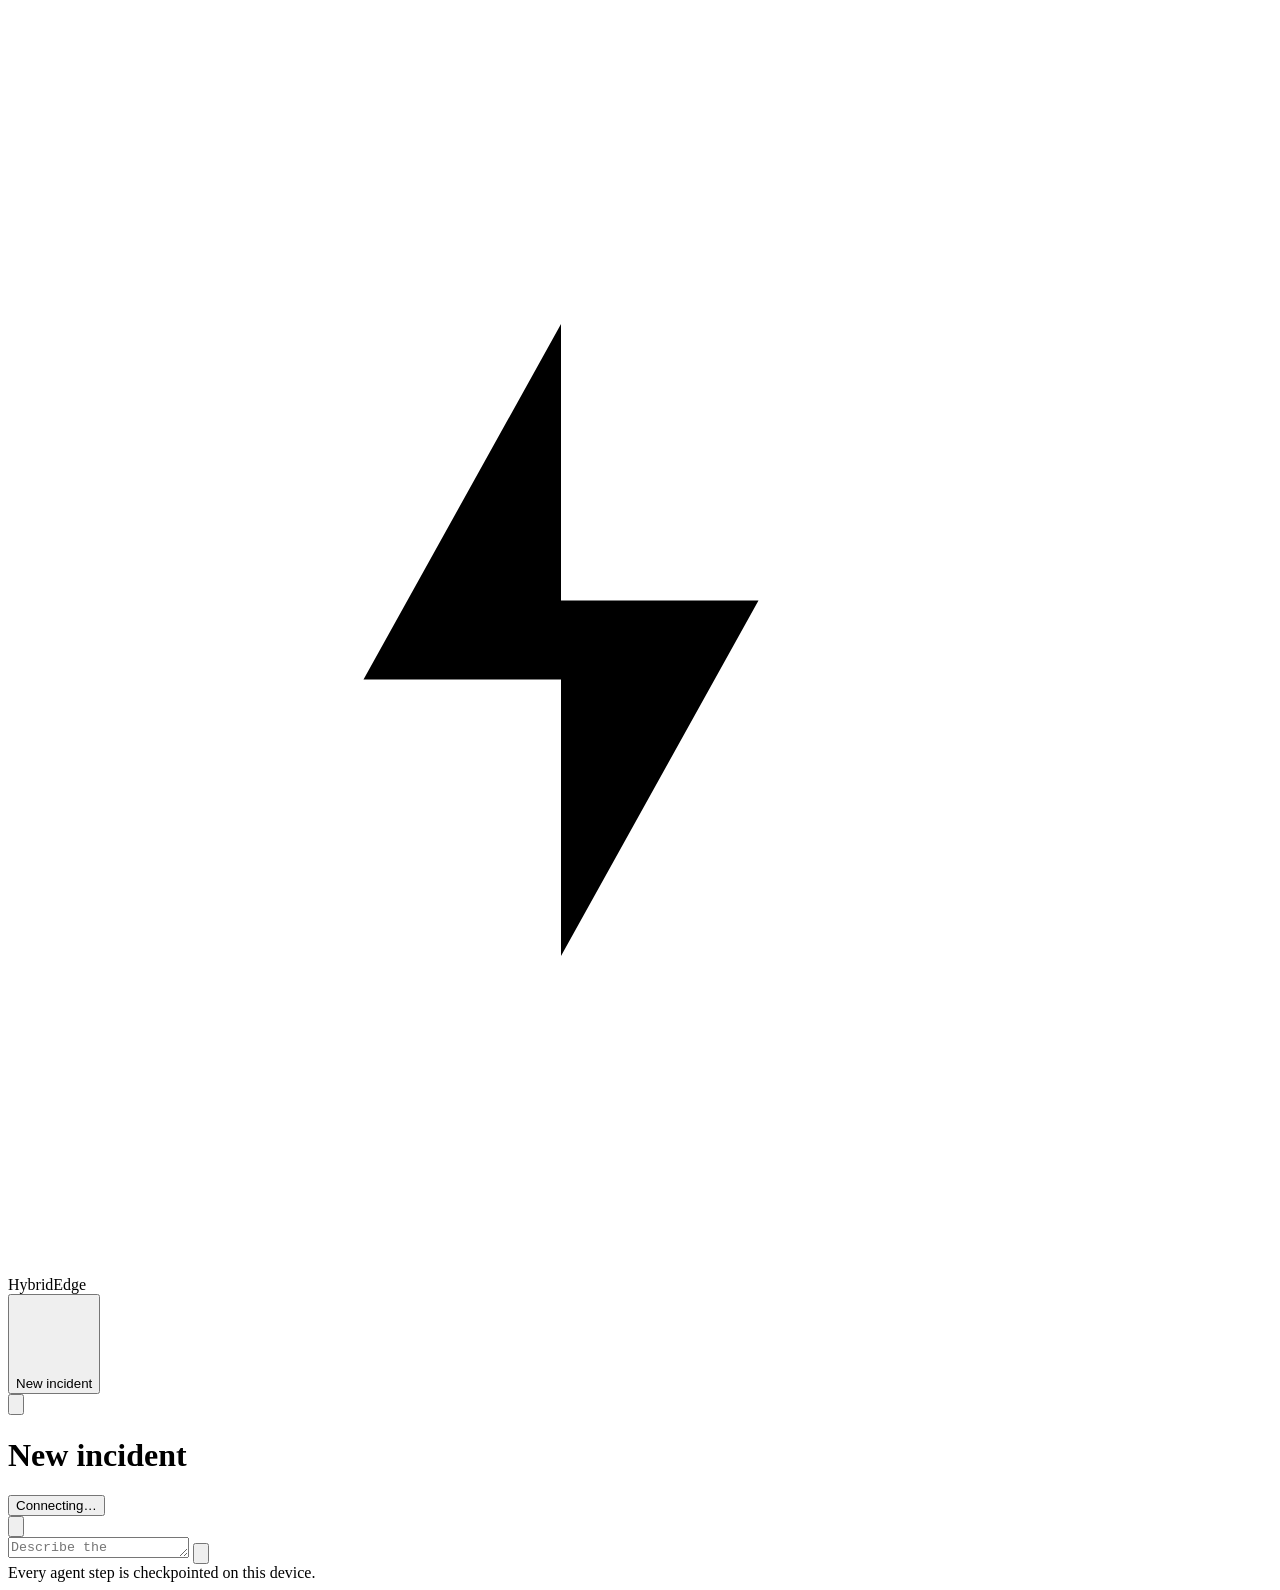
==== web/index.html @ 6ce1b3d3 "Add HybridEdgeLLM: hybrid cloud/edge multi-agent system Checkpointed LangGraph workflow (planner -> " ====
<!doctype html>
<html lang="en">
<head>
  <meta charset="utf-8" />
  <meta name="viewport" content="width=device-width, initial-scale=1, viewport-fit=cover" />
  <meta name="theme-color" content="#fafaf9" />
  <title>HybridEdge</title>
  <link rel="stylesheet" href="/styles.css" />
  <link rel="icon" href="data:image/svg+xml,%3Csvg xmlns='http://www.w3.org/2000/svg' viewBox='0 0 32 32'%3E%3Crect width='32' height='32' rx='8' fill='%2318181b'/%3E%3Cpath d='M9 17l5-9v7h5l-5 9v-7z' fill='%23fff'/%3E%3C/svg%3E" />
</head>
<body>
  <div class="app" id="app">
    <aside class="sidebar" id="sidebar">
      <div class="brand">
        <span class="mark" aria-hidden="true"><svg viewBox="0 0 32 32"><path d="M9 17l5-9v7h5l-5 9v-7z" /></svg></span>
        <span>HybridEdge</span>
      </div>
      <button class="new-btn" id="newThread"><svg viewBox="0 0 20 20"><path d="M10 4v12M4 10h12" /></svg>New incident</button>
      <nav class="threads" id="threads" aria-label="Incidents"></nav>
      <div class="compute" id="compute"></div>
    </aside>

    <main class="main">
      <header class="topbar">
        <button class="icon-btn only-mobile" id="menuBtn" aria-label="Incidents"><svg viewBox="0 0 20 20"><path d="M3 6h14M3 10h14M3 14h14" /></svg></button>
        <h1 class="title" id="title">New incident</h1>
        <div class="top-actions">
          <div class="link-wrap">
            <button class="link-pill" id="linkPill" aria-haspopup="true" aria-expanded="false">
              <span class="dot"></span><span class="link-text">Connecting…</span>
            </button>
            <div class="popover" id="linkPop" hidden></div>
          </div>
          <button class="icon-btn" id="inspectorBtn" aria-label="Checkpoints and log" title="Checkpoints & log">
            <svg viewBox="0 0 20 20"><rect x="3" y="3" width="14" height="14" rx="3" /><path d="M12 3v14" /></svg>
          </button>
        </div>
      </header>
      <div class="banner" id="banner" hidden></div>

      <section class="feed" id="feed" aria-live="polite"></section>

      <footer class="composer-wrap">
        <form class="composer" id="composer">
          <textarea id="input" rows="1" placeholder="Describe the situation or ask a question…" autocomplete="off"></textarea>
          <button type="submit" class="send" id="send" aria-label="Send"><svg viewBox="0 0 20 20"><path d="M10 16V4M5 9l5-5 5 5" /></svg></button>
        </form>
        <div class="hint" id="hint">Every agent step is checkpointed on this device.</div>
      </footer>
    </main>

    <aside class="inspector" id="inspector" hidden>
      <div class="tabs" role="tablist">
        <button role="tab" class="tab active" data-tab="checkpoints">Checkpoints</button>
        <button role="tab" class="tab" data-tab="log">Incident log</button>
      </div>
      <div class="tab-body" id="tabBody"></div>
    </aside>
  </div>
  <div class="toast" id="toast" hidden></div>
  <script src="/app.js"></script>
</body>
</html>
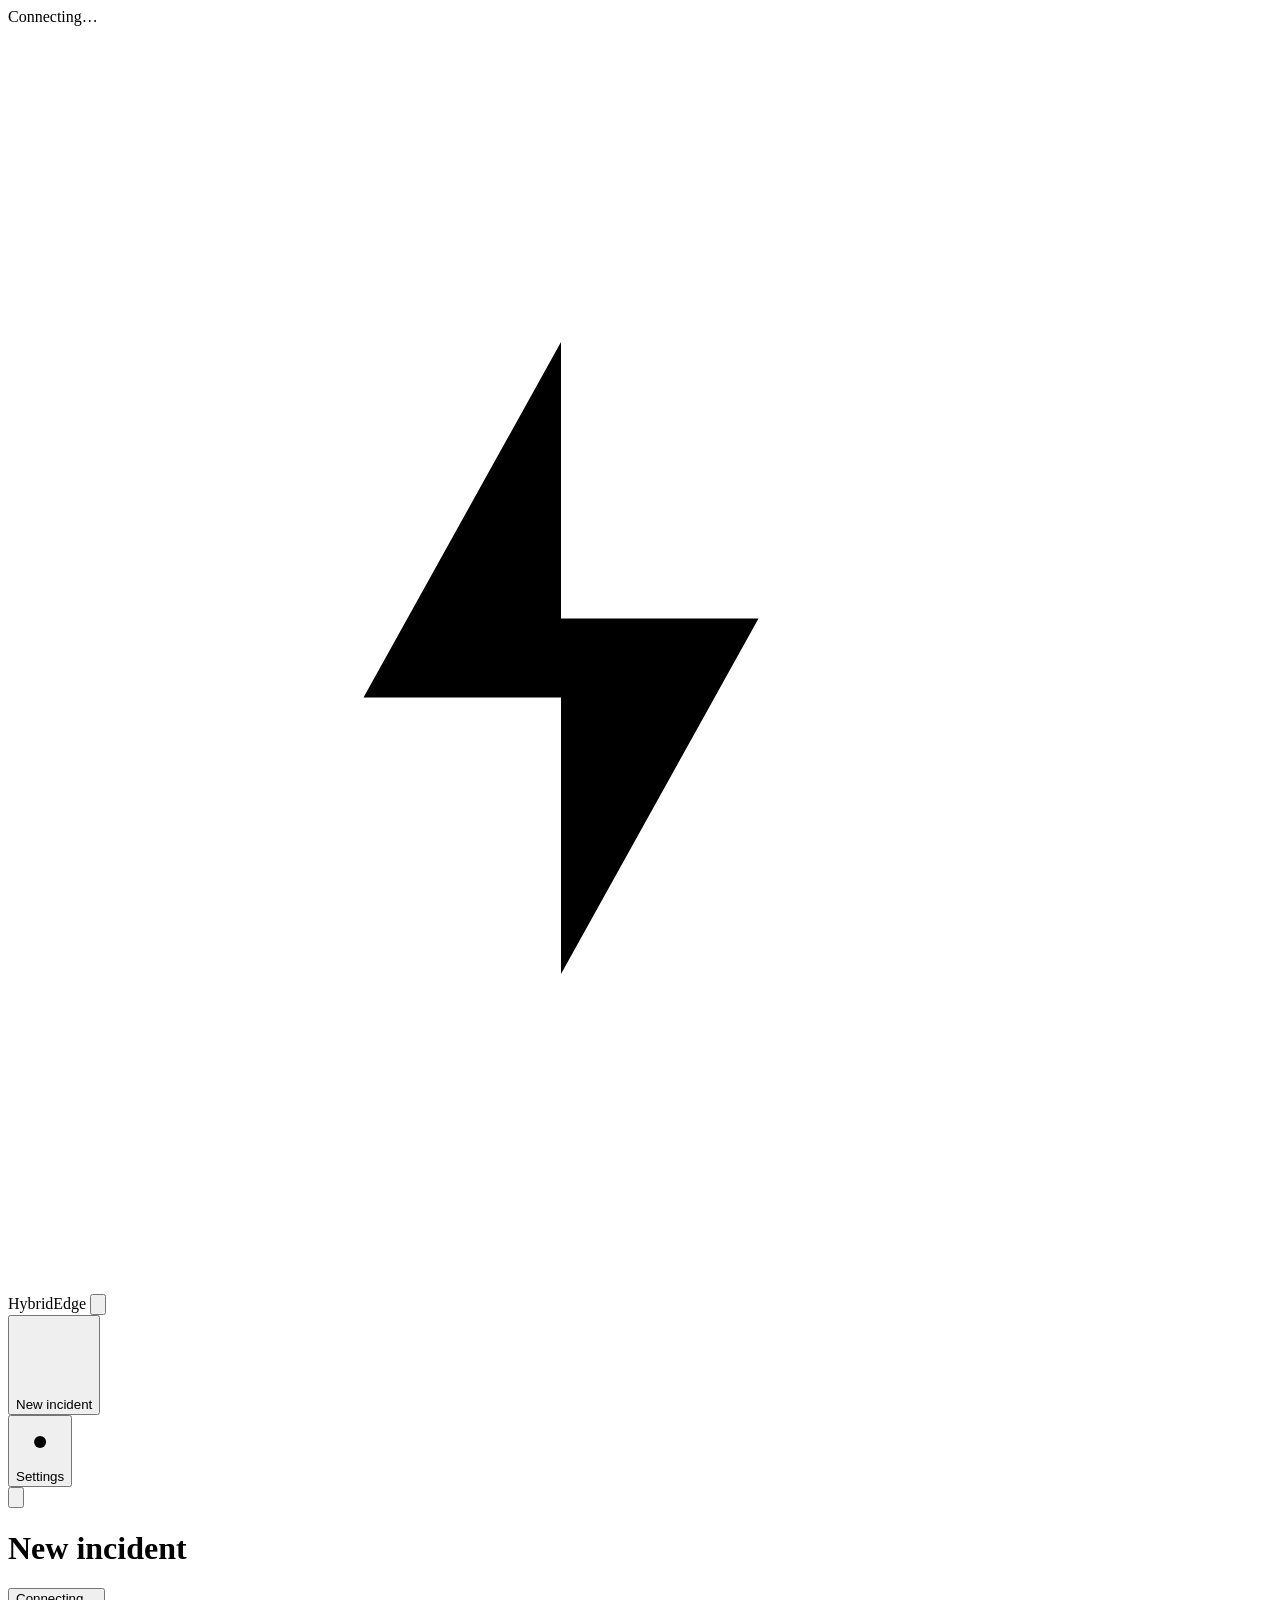
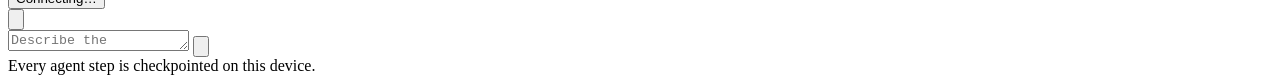
==== commit 88315a43: "Add connection banner, settings view, and load-aware routing - Watch device connectivity every 0.5s " ====
--- a/web/index.html
+++ b/web/index.html
@@ -9,20 +9,26 @@
   <link rel="icon" href="data:image/svg+xml,%3Csvg xmlns='http://www.w3.org/2000/svg' viewBox='0 0 32 32'%3E%3Crect width='32' height='32' rx='8' fill='%2318181b'/%3E%3Cpath d='M9 17l5-9v7h5l-5 9v-7z' fill='%23fff'/%3E%3C/svg%3E" />
 </head>
 <body>
+  <div class="statusbar sb-wait" id="statusBar" role="status" aria-live="assertive">
+    <span class="sb-dot" aria-hidden="true"></span>
+    <span class="sb-title">Connecting…</span>
+    <span class="sb-detail"></span>
+  </div>
   <div class="app" id="app">
     <aside class="sidebar" id="sidebar">
       <div class="brand">
         <span class="mark" aria-hidden="true"><svg viewBox="0 0 32 32"><path d="M9 17l5-9v7h5l-5 9v-7z" /></svg></span>
         <span>HybridEdge</span>
+        <button class="icon-btn sb-close" id="sidebarClose" aria-label="Collapse sidebar" title="Collapse sidebar"><svg viewBox="0 0 20 20"><rect x="3" y="3" width="14" height="14" rx="3" /><path d="M8 3v14" /></svg></button>
       </div>
       <button class="new-btn" id="newThread"><svg viewBox="0 0 20 20"><path d="M10 4v12M4 10h12" /></svg>New incident</button>
       <nav class="threads" id="threads" aria-label="Incidents"></nav>
-      <div class="compute" id="compute"></div>
+      <button class="settings-btn" id="settingsBtn"><svg viewBox="0 0 20 20"><circle cx="10" cy="10" r="2.5" /><path d="M10 2.5v2M10 15.5v2M17.5 10h-2M4.5 10h-2M15.3 4.7l-1.4 1.4M6.1 13.9l-1.4 1.4M15.3 15.3l-1.4-1.4M6.1 6.1L4.7 4.7" /></svg>Settings</button>
     </aside>
 
     <main class="main">
       <header class="topbar">
-        <button class="icon-btn only-mobile" id="menuBtn" aria-label="Incidents"><svg viewBox="0 0 20 20"><path d="M3 6h14M3 10h14M3 14h14" /></svg></button>
+        <button class="icon-btn menu-btn" id="menuBtn" aria-label="Show incidents" title="Show incidents"><svg viewBox="0 0 20 20"><path d="M3 6h14M3 10h14M3 14h14" /></svg></button>
         <h1 class="title" id="title">New incident</h1>
         <div class="top-actions">
           <div class="link-wrap">
@@ -31,14 +37,14 @@
             </button>
             <div class="popover" id="linkPop" hidden></div>
           </div>
-          <button class="icon-btn" id="inspectorBtn" aria-label="Checkpoints and log" title="Checkpoints & log">
+          <button class="icon-btn" id="inspectorBtn" aria-label="Show incident log and checkpoints" aria-expanded="false" title="Incident log & checkpoints">
             <svg viewBox="0 0 20 20"><rect x="3" y="3" width="14" height="14" rx="3" /><path d="M12 3v14" /></svg>
           </button>
         </div>
       </header>
-      <div class="banner" id="banner" hidden></div>
 
       <section class="feed" id="feed" aria-live="polite"></section>
+      <section class="settings" id="settings" hidden></section>
 
       <footer class="composer-wrap">
         <form class="composer" id="composer">
@@ -50,11 +56,24 @@
     </main>
 
     <aside class="inspector" id="inspector" hidden>
-      <div class="tabs" role="tablist">
-        <button role="tab" class="tab active" data-tab="checkpoints">Checkpoints</button>
-        <button role="tab" class="tab" data-tab="log">Incident log</button>
+      <div class="ins-h">
+        <span>Incident details</span>
+        <button class="icon-btn" id="inspectorClose" aria-label="Close panel" title="Close"><svg viewBox="0 0 20 20"><path d="M5 5l10 10M15 5L5 15" /></svg></button>
       </div>
-      <div class="tab-body" id="tabBody"></div>
+      <section class="panel" data-panel="log">
+        <button class="panel-h" data-toggle="log" aria-expanded="true">
+          <svg class="chev" viewBox="0 0 20 20"><path d="M7 5l5 5-5 5" /></svg>
+          <span>Incident log</span><span class="count" id="logCount"></span>
+        </button>
+        <div class="panel-b" id="logBody"></div>
+      </section>
+      <section class="panel" data-panel="checkpoints">
+        <button class="panel-h" data-toggle="checkpoints" aria-expanded="false">
+          <svg class="chev" viewBox="0 0 20 20"><path d="M7 5l5 5-5 5" /></svg>
+          <span>Checkpoints</span><span class="count" id="cpCount"></span>
+        </button>
+        <div class="panel-b" id="cpBody"></div>
+      </section>
     </aside>
   </div>
   <div class="toast" id="toast" hidden></div>
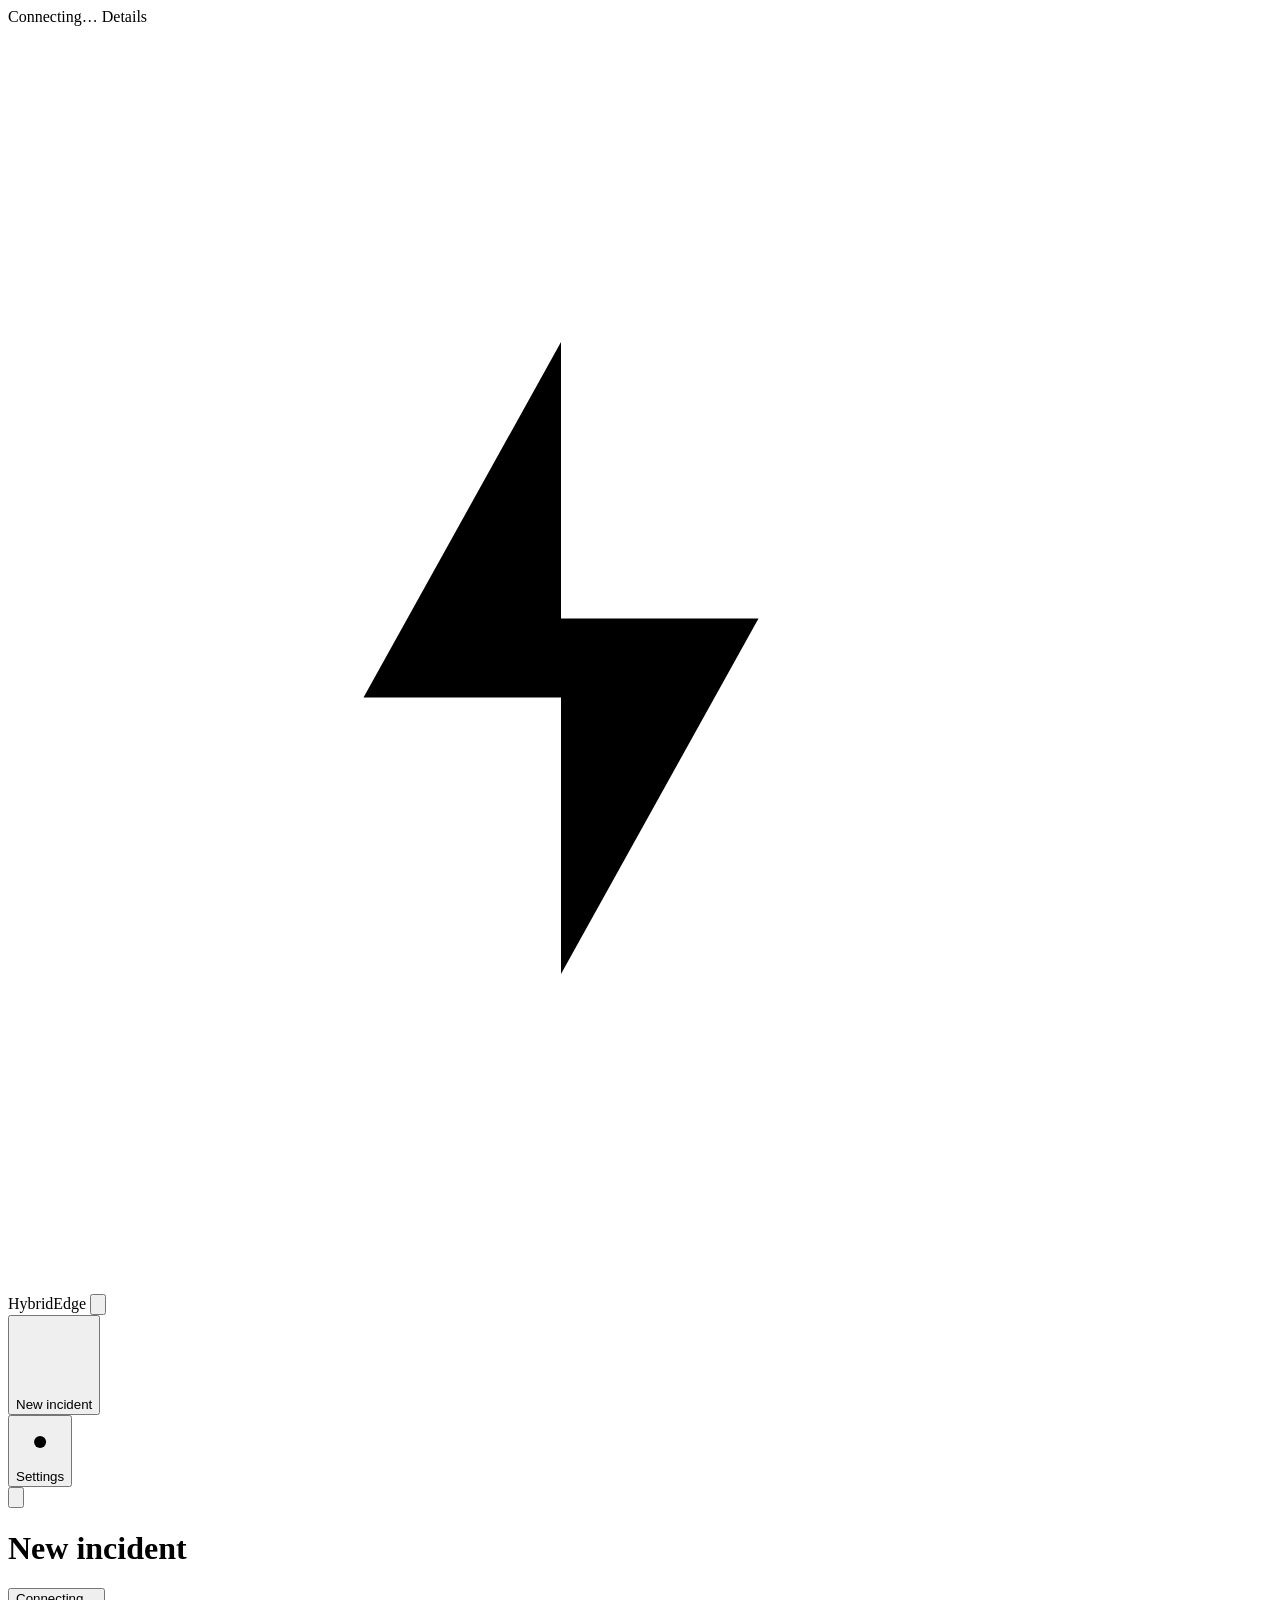
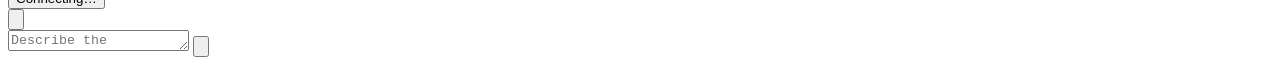
==== commit 2ca906bb: "Explain routing, move flow to a modal, rebuild Patrol as a light MDT - Every routing decision carrie" ====
--- a/web/index.html
+++ b/web/index.html
@@ -6,13 +6,20 @@
   <meta name="theme-color" content="#fafaf9" />
   <title>HybridEdge</title>
   <link rel="stylesheet" href="/styles.css" />
+  <link rel="stylesheet" href="/flow.css" />
   <link rel="icon" href="data:image/svg+xml,%3Csvg xmlns='http://www.w3.org/2000/svg' viewBox='0 0 32 32'%3E%3Crect width='32' height='32' rx='8' fill='%2318181b'/%3E%3Cpath d='M9 17l5-9v7h5l-5 9v-7z' fill='%23fff'/%3E%3C/svg%3E" />
 </head>
 <body>
-  <div class="statusbar sb-wait" id="statusBar" role="status" aria-live="assertive">
+  <div class="drillbar" id="drillBar" hidden role="status">
+    <span class="drill-tag">Drill</span>
+    <span id="drillText"></span>
+    <button class="drill-end" id="drillEnd">End drill</button>
+  </div>
+  <div class="statusbar sb-wait" id="statusBar" role="button" tabindex="0" aria-live="polite" aria-label="Connection status — show details">
     <span class="sb-dot" aria-hidden="true"></span>
     <span class="sb-title">Connecting…</span>
     <span class="sb-detail"></span>
+    <span class="sb-more">Details</span>
   </div>
   <div class="app" id="app">
     <aside class="sidebar" id="sidebar">
@@ -51,7 +58,6 @@
           <textarea id="input" rows="1" placeholder="Describe the situation or ask a question…" autocomplete="off"></textarea>
           <button type="submit" class="send" id="send" aria-label="Send"><svg viewBox="0 0 20 20"><path d="M10 16V4M5 9l5-5 5 5" /></svg></button>
         </form>
-        <div class="hint" id="hint">Every agent step is checkpointed on this device.</div>
       </footer>
     </main>
 
@@ -76,7 +82,14 @@
       </section>
     </aside>
   </div>
+  <div class="modal" id="modal" hidden role="dialog" aria-modal="true" aria-labelledby="modalTitle">
+    <div class="modal-card">
+      <div class="modal-h"><h2 id="modalTitle"></h2><button class="icon-btn" id="modalClose" aria-label="Close"><svg viewBox="0 0 20 20"><path d="M5 5l10 10M15 5L5 15" /></svg></button></div>
+      <div class="modal-b" id="modalBody"></div>
+    </div>
+  </div>
   <div class="toast" id="toast" hidden></div>
+  <script src="/flow.js"></script>
   <script src="/app.js"></script>
 </body>
 </html>
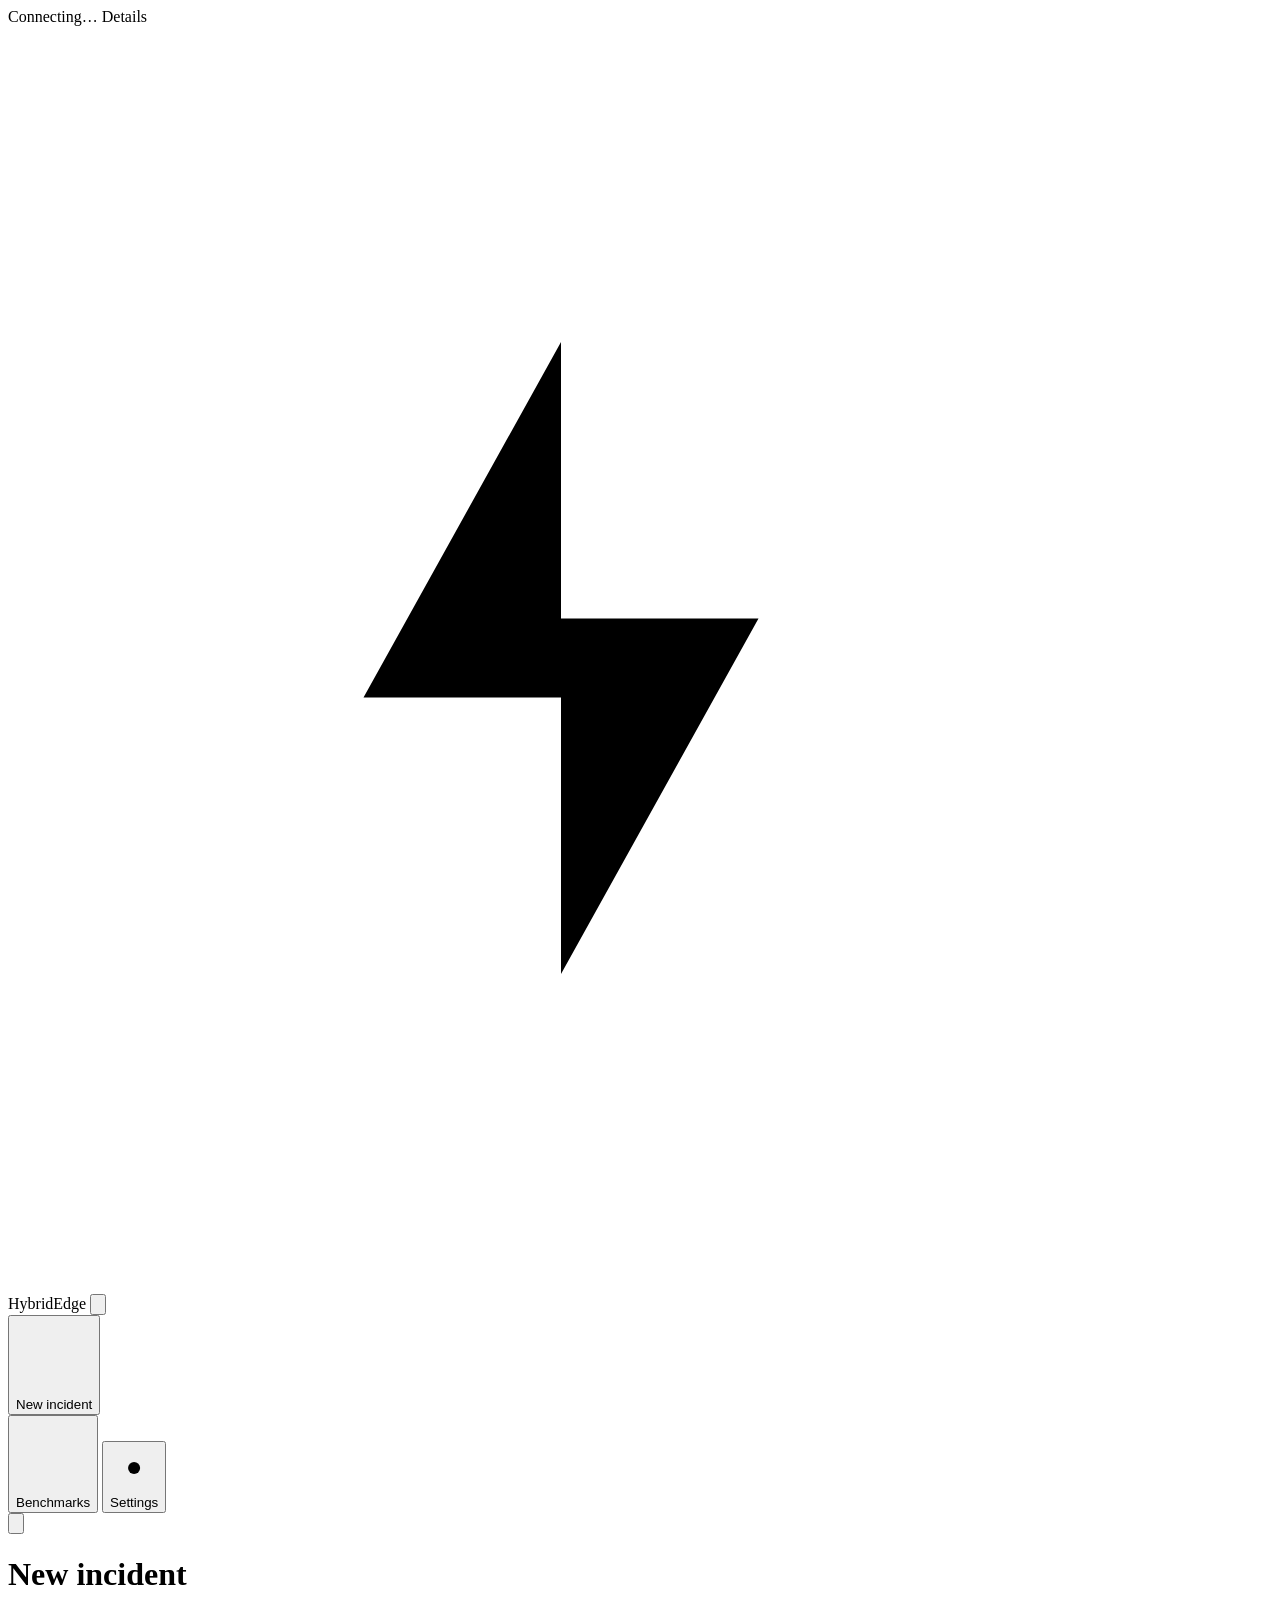
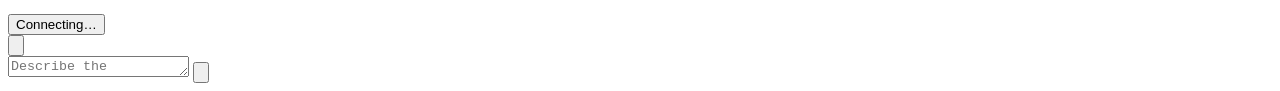
==== commit 5b0d77f8: "Agentic offline planning, cloud hand-back, benchmarks tab, UI fixes Device plans with a short model " ====
--- a/web/index.html
+++ b/web/index.html
@@ -30,6 +30,7 @@
       </div>
       <button class="new-btn" id="newThread"><svg viewBox="0 0 20 20"><path d="M10 4v12M4 10h12" /></svg>New incident</button>
       <nav class="threads" id="threads" aria-label="Incidents"></nav>
+      <button class="settings-btn" id="benchBtn"><svg viewBox="0 0 20 20"><path d="M4 16V9M8.7 16V4M13.3 16v-5M18 16H2" /></svg>Benchmarks</button>
       <button class="settings-btn" id="settingsBtn"><svg viewBox="0 0 20 20"><circle cx="10" cy="10" r="2.5" /><path d="M10 2.5v2M10 15.5v2M17.5 10h-2M4.5 10h-2M15.3 4.7l-1.4 1.4M6.1 13.9l-1.4 1.4M15.3 15.3l-1.4-1.4M6.1 6.1L4.7 4.7" /></svg>Settings</button>
     </aside>
 
@@ -52,6 +53,7 @@
 
       <section class="feed" id="feed" aria-live="polite"></section>
       <section class="settings" id="settings" hidden></section>
+      <section class="settings" id="bench" hidden></section>
 
       <footer class="composer-wrap">
         <form class="composer" id="composer">
